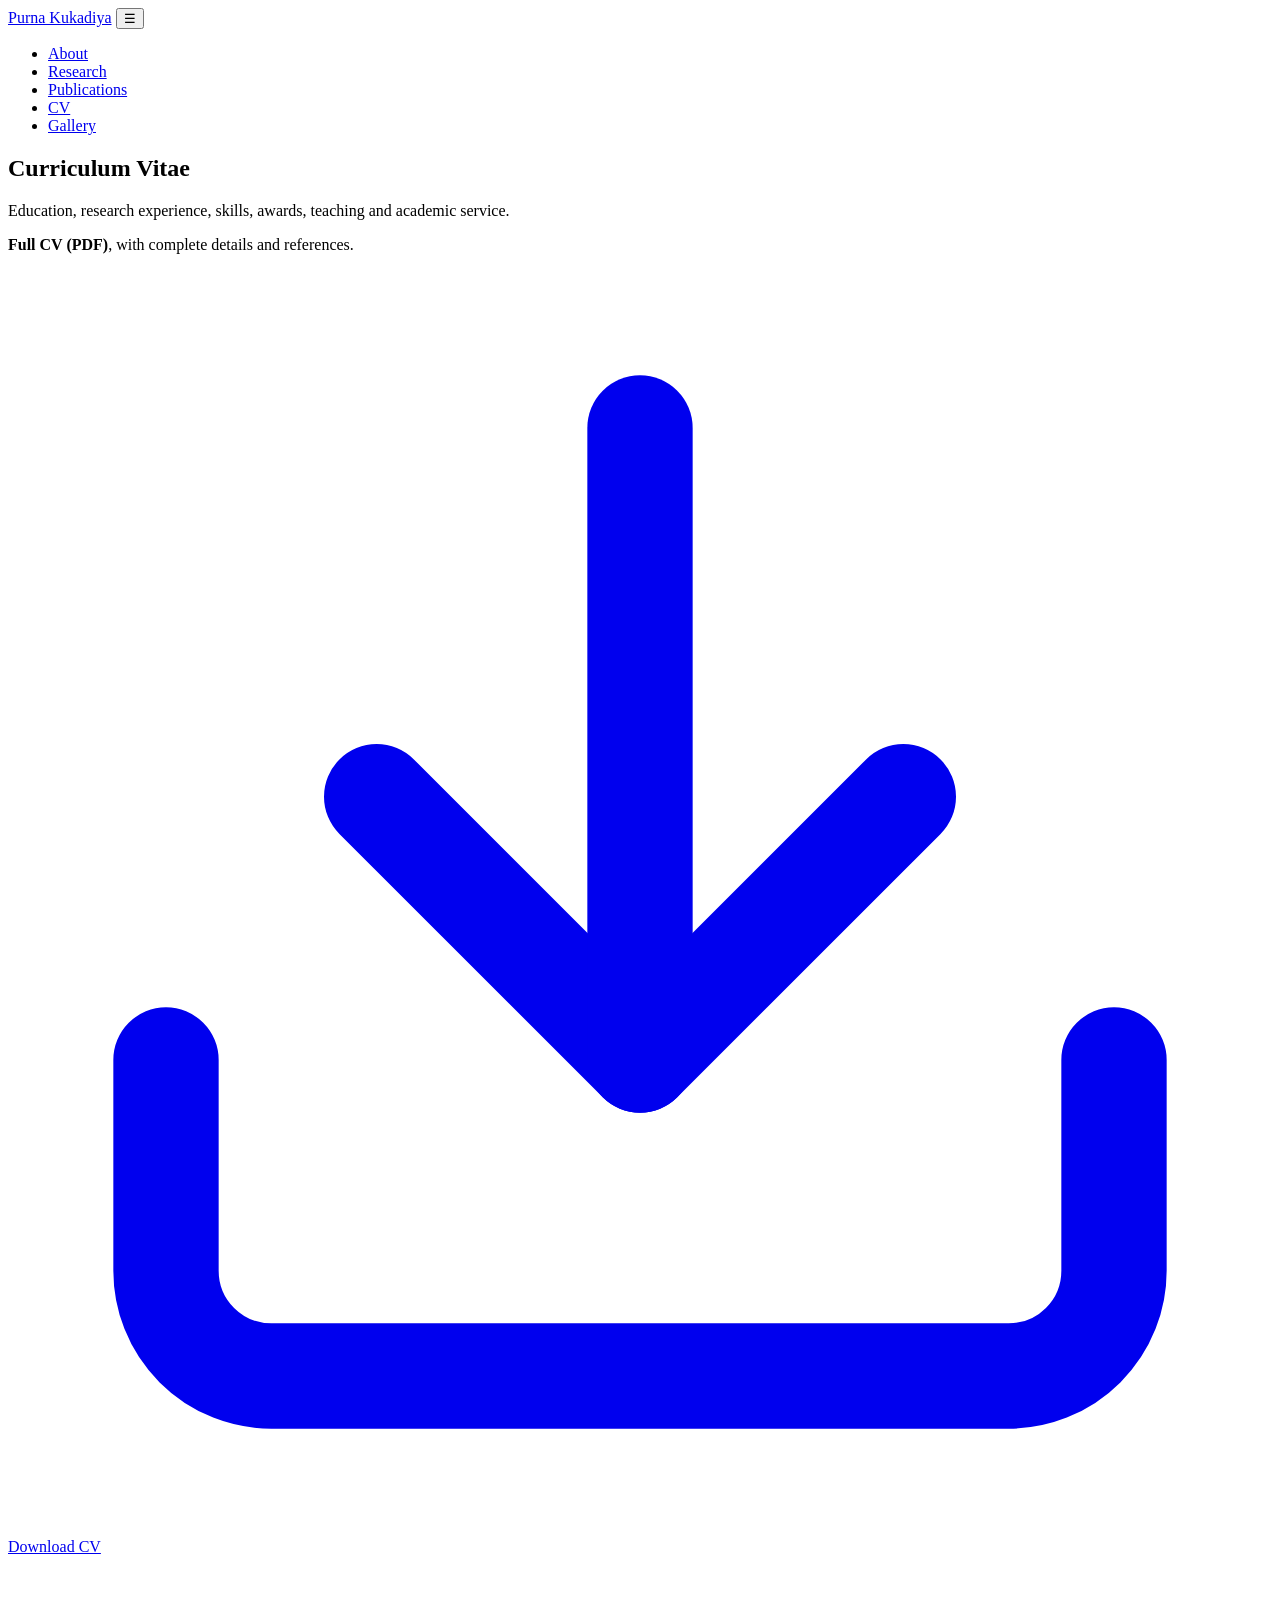
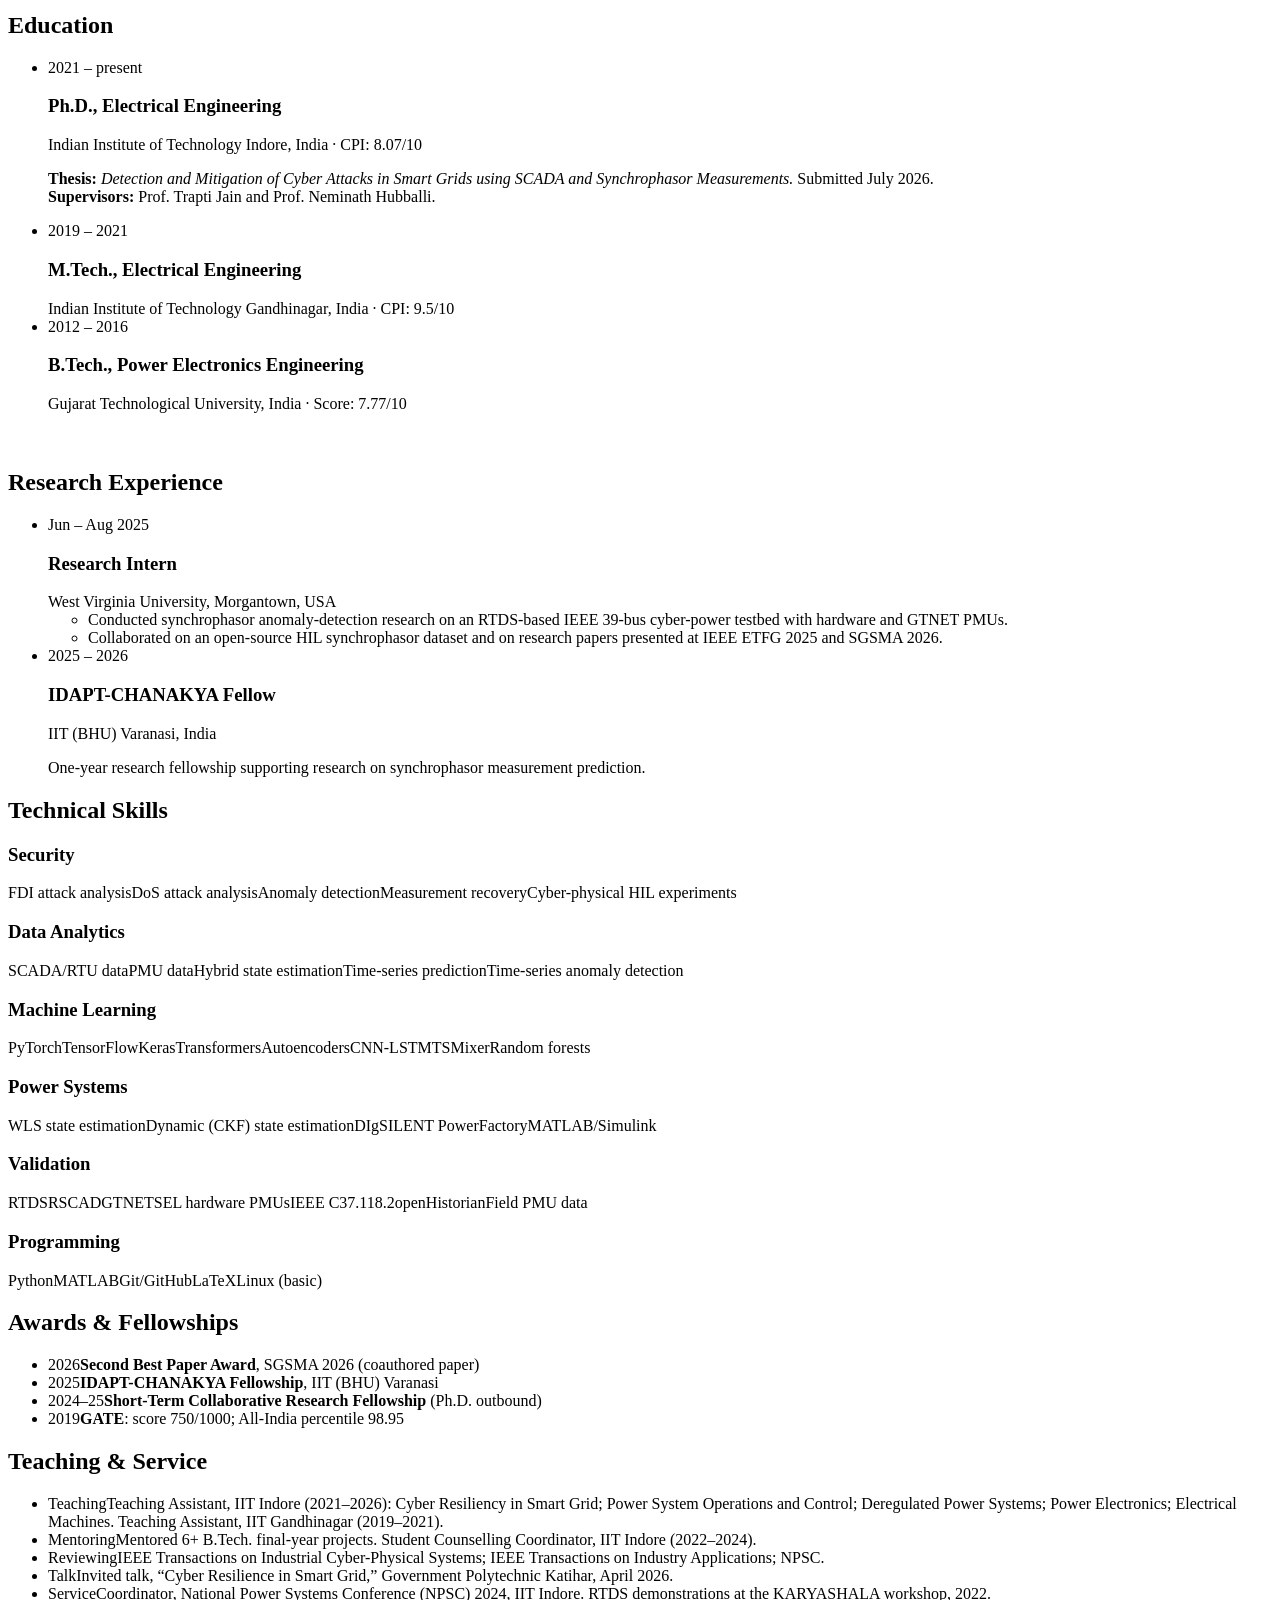
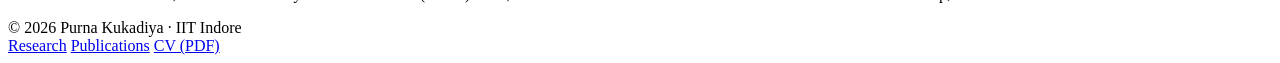
==== cv.html @ d35af377 "Add files via upload" ====
<!DOCTYPE html>
<html lang="en">
<head>
  <meta charset="UTF-8">
  <meta name="viewport" content="width=device-width, initial-scale=1.0">
  <title>CV | Purna Kukadiya</title>
  <meta name="description" content="Curriculum vitae of Purna Kukadiya: education, research experience, skills, awards, teaching and service.">
  <link rel="preconnect" href="https://fonts.googleapis.com">
  <link rel="preconnect" href="https://fonts.gstatic.com" crossorigin>
  <link href="https://fonts.googleapis.com/css2?family=Inter:wght@400;500;600;700&family=Source+Serif+4:wght@400;600&display=swap" rel="stylesheet">
  <link rel="stylesheet" href="css/style.css">
</head>
<body>

<header class="site-header">
  <div class="container nav-bar">
    <a class="brand" href="index.html">Purna Kukadiya</a>
    <button class="nav-toggle" aria-label="Open menu" aria-expanded="false">&#9776;</button>
    <ul class="nav-links">
      <li><a href="index.html">About</a></li>
      <li><a href="research.html">Research</a></li>
      <li><a href="publications.html">Publications</a></li>
      <li><a href="cv.html" class="active">CV</a></li>
      <li><a href="gallery.html">Gallery</a></li>
    </ul>
  </div>
</header>

<main>

  <section class="page-header">
    <div class="container">
      <h1>Curriculum Vitae</h1>
      <p>Education, research experience, skills, awards, teaching and academic service.</p>
    </div>
  </section>

  <section class="section">
    <div class="container">
      <div class="cta-box">
        <p><strong>Full CV (PDF)</strong>, with complete details and references.</p>
        <a class="btn btn-primary" href="files/Purna_Kukadiya_CV.pdf" target="_blank" rel="noopener">
          <svg viewBox="0 0 24 24" fill="none" stroke="currentColor" stroke-width="2" stroke-linecap="round" stroke-linejoin="round"><path d="M21 15v4a2 2 0 0 1-2 2H5a2 2 0 0 1-2-2v-4"/><polyline points="7 10 12 15 17 10"/><line x1="12" y1="15" x2="12" y2="3"/></svg>
          Download CV
        </a>
      </div>

      <!-- Education -->
      <h2 class="section-title" style="margin-top:56px">Education</h2>
      <ul class="timeline">
        <li>
          <div class="when">2021 &ndash; present</div>
          <div>
            <h3>Ph.D., Electrical Engineering</h3>
            <div class="where">Indian Institute of Technology Indore, India &middot; CPI: 8.07/10</div>
            <p><strong>Thesis:</strong> <em>Detection and Mitigation of Cyber Attacks in Smart Grids using SCADA and
              Synchrophasor Measurements.</em> Submitted July 2026.<br>
              <strong>Supervisors:</strong> Prof. Trapti Jain and Prof. Neminath Hubballi.</p>
          </div>
        </li>
        <li>
          <div class="when">2019 &ndash; 2021</div>
          <div>
            <h3>M.Tech., Electrical Engineering</h3>
            <div class="where">Indian Institute of Technology Gandhinagar, India &middot; CPI: 9.5/10</div>
          </div>
        </li>
        <li>
          <div class="when">2012 &ndash; 2016</div>
          <div>
            <h3>B.Tech., Power Electronics Engineering</h3>
            <div class="where">Gujarat Technological University, India &middot; Score: 7.77/10</div>
          </div>
        </li>
      </ul>

      <!-- Experience -->
      <h2 class="section-title" style="margin-top:56px">Research Experience</h2>
      <ul class="timeline">
        <li>
          <div class="when">Jun &ndash; Aug 2025</div>
          <div>
            <h3>Research Intern</h3>
            <div class="where">West Virginia University, Morgantown, USA</div>
            <ul>
              <li>Conducted synchrophasor anomaly-detection research on an RTDS-based IEEE 39-bus cyber-power testbed with hardware and GTNET PMUs.</li>
              <li>Collaborated on an open-source HIL synchrophasor dataset and on research papers presented at IEEE ETFG 2025 and SGSMA 2026.</li>
            </ul>
          </div>
        </li>
        <li>
          <div class="when">2025 &ndash; 2026</div>
          <div>
            <h3>IDAPT-CHANAKYA Fellow</h3>
            <div class="where">IIT (BHU) Varanasi, India</div>
            <p>One-year research fellowship supporting research on synchrophasor measurement prediction.</p>
          </div>
        </li>
      </ul>
    </div>
  </section>

  <!-- Skills -->
  <section class="section section-alt">
    <div class="container">
      <h2 class="section-title">Technical Skills</h2>
      <div class="skill-grid">
        <div class="card skill-card">
          <h3>Security</h3>
          <div class="chips"><span class="chip">FDI attack analysis</span><span class="chip">DoS attack analysis</span><span class="chip">Anomaly detection</span><span class="chip">Measurement recovery</span><span class="chip">Cyber-physical HIL experiments</span></div>
        </div>
        <div class="card skill-card">
          <h3>Data Analytics</h3>
          <div class="chips"><span class="chip">SCADA/RTU data</span><span class="chip">PMU data</span><span class="chip">Hybrid state estimation</span><span class="chip">Time-series prediction</span><span class="chip">Time-series anomaly detection</span></div>
        </div>
        <div class="card skill-card">
          <h3>Machine Learning</h3>
          <div class="chips"><span class="chip">PyTorch</span><span class="chip">TensorFlow</span><span class="chip">Keras</span><span class="chip">Transformers</span><span class="chip">Autoencoders</span><span class="chip">CNN-LSTM</span><span class="chip">TSMixer</span><span class="chip">Random forests</span></div>
        </div>
        <div class="card skill-card">
          <h3>Power Systems</h3>
          <div class="chips"><span class="chip">WLS state estimation</span><span class="chip">Dynamic (CKF) state estimation</span><span class="chip">DIgSILENT PowerFactory</span><span class="chip">MATLAB/Simulink</span></div>
        </div>
        <div class="card skill-card">
          <h3>Validation</h3>
          <div class="chips"><span class="chip">RTDS</span><span class="chip">RSCAD</span><span class="chip">GTNET</span><span class="chip">SEL hardware PMUs</span><span class="chip">IEEE C37.118.2</span><span class="chip">openHistorian</span><span class="chip">Field PMU data</span></div>
        </div>
        <div class="card skill-card">
          <h3>Programming</h3>
          <div class="chips"><span class="chip">Python</span><span class="chip">MATLAB</span><span class="chip">Git/GitHub</span><span class="chip">LaTeX</span><span class="chip">Linux (basic)</span></div>
        </div>
      </div>
    </div>
  </section>

  <section class="section">
    <div class="container split">
      <!-- Awards -->
      <div>
        <h2 class="section-title">Awards &amp; Fellowships</h2>
        <ul class="news">
          <li><span class="date">2026</span><span><strong>Second Best Paper Award</strong>, SGSMA 2026 (coauthored paper)</span></li>
          <li><span class="date">2025</span><span><strong>IDAPT-CHANAKYA Fellowship</strong>, IIT (BHU) Varanasi</span></li>
          <li><span class="date">2024&ndash;25</span><span><strong>Short-Term Collaborative Research Fellowship</strong> (Ph.D. outbound)</span></li>
          <li><span class="date">2019</span><span><strong>GATE</strong>: score 750/1000; All-India percentile 98.95</span></li>
        </ul>
      </div>

      <!-- Teaching & Service -->
      <div>
        <h2 class="section-title">Teaching &amp; Service</h2>
        <ul class="news">
          <li><span class="date">Teaching</span><span>Teaching Assistant, IIT Indore (2021&ndash;2026): Cyber Resiliency in Smart Grid; Power System Operations and Control; Deregulated Power Systems; Power Electronics; Electrical Machines. Teaching Assistant, IIT Gandhinagar (2019&ndash;2021).</span></li>
          <li><span class="date">Mentoring</span><span>Mentored 6+ B.Tech. final-year projects. Student Counselling Coordinator, IIT Indore (2022&ndash;2024).</span></li>
          <li><span class="date">Reviewing</span><span>IEEE Transactions on Industrial Cyber-Physical Systems; IEEE Transactions on Industry Applications; NPSC.</span></li>
          <li><span class="date">Talk</span><span>Invited talk, &ldquo;Cyber Resilience in Smart Grid,&rdquo; Government Polytechnic Katihar, April 2026.</span></li>
          <li><span class="date">Service</span><span>Coordinator, National Power Systems Conference (NPSC) 2024, IIT Indore. RTDS demonstrations at the KARYASHALA workshop, 2022.</span></li>
        </ul>
      </div>
    </div>
  </section>

</main>

<footer class="site-footer">
  <div class="container footer-row">
    <span>&copy; <span id="year">2026</span> Purna Kukadiya &middot; IIT Indore</span>
    <div class="footer-links">
      <a href="research.html">Research</a>
      <a href="publications.html">Publications</a>
      <a href="files/Purna_Kukadiya_CV.pdf" target="_blank" rel="noopener">CV (PDF)</a>
    </div>
  </div>
</footer>

<script src="js/main.js"></script>
</body>
</html>
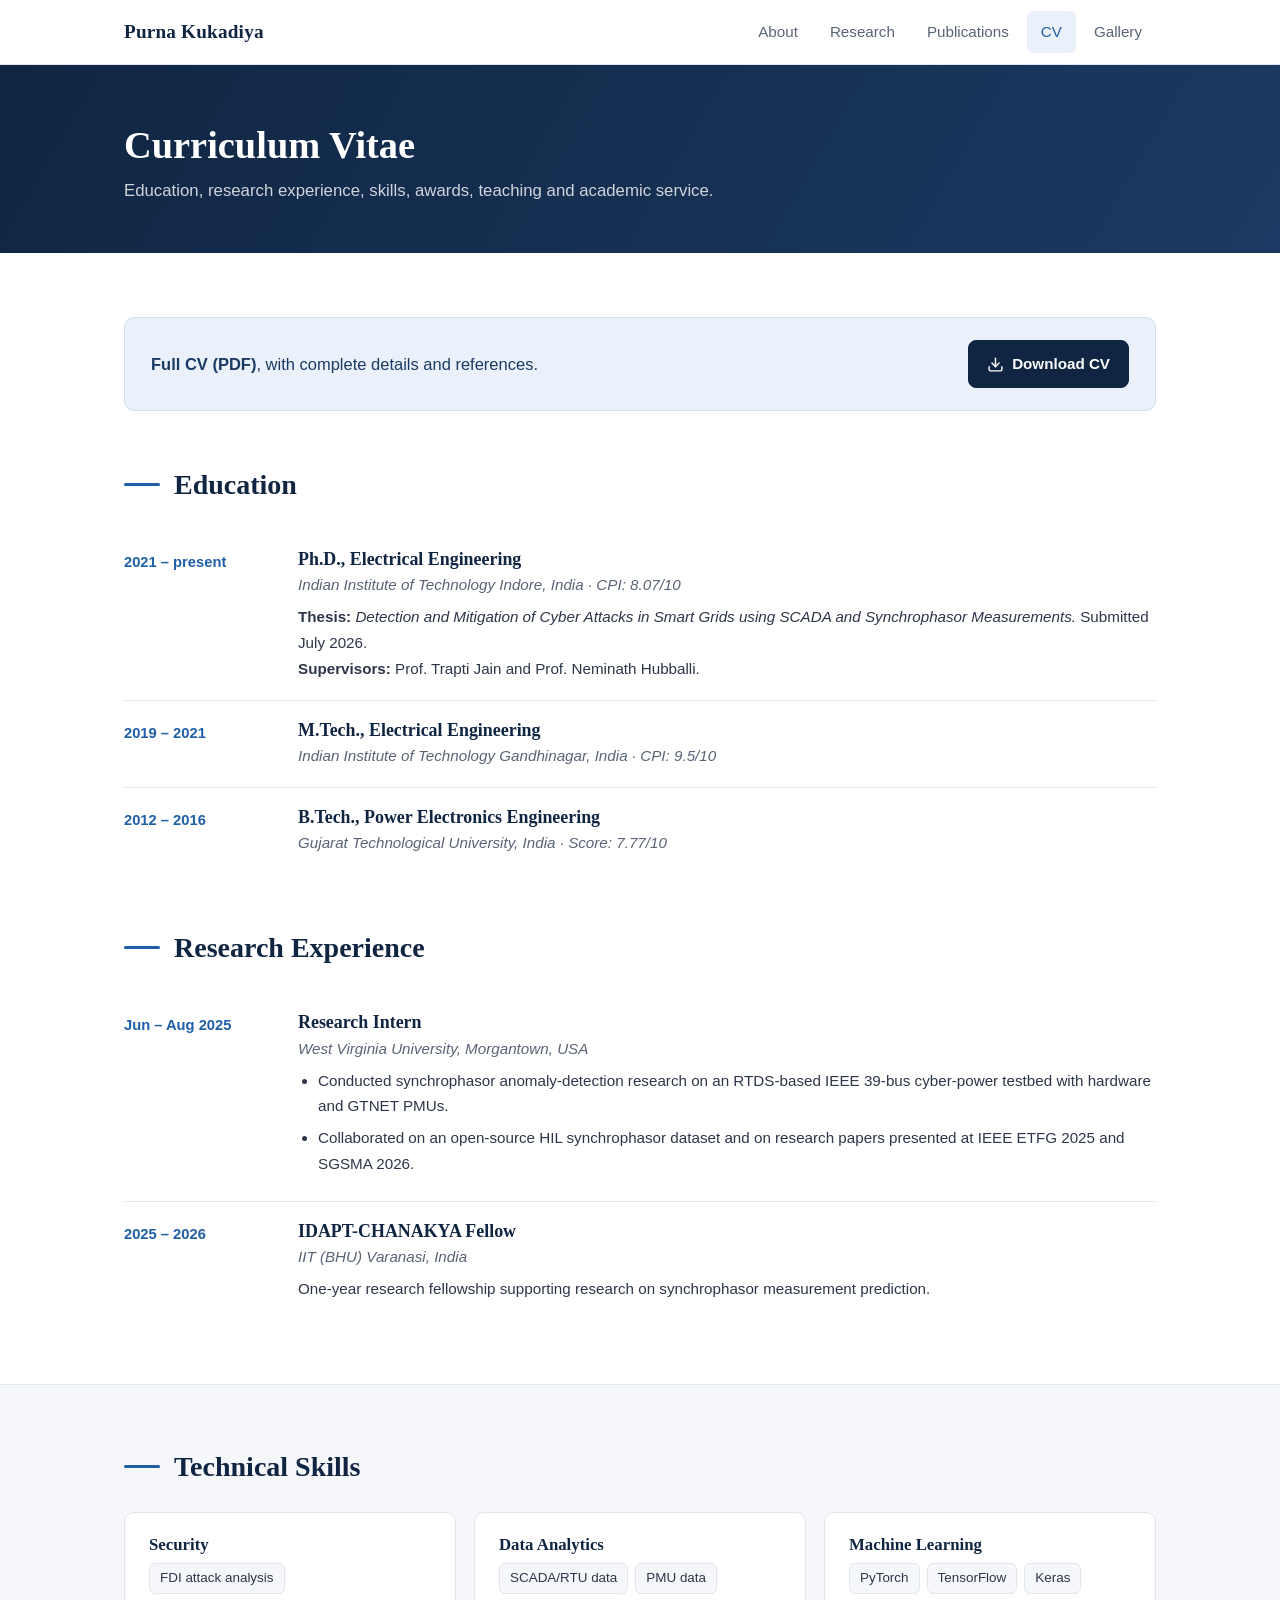
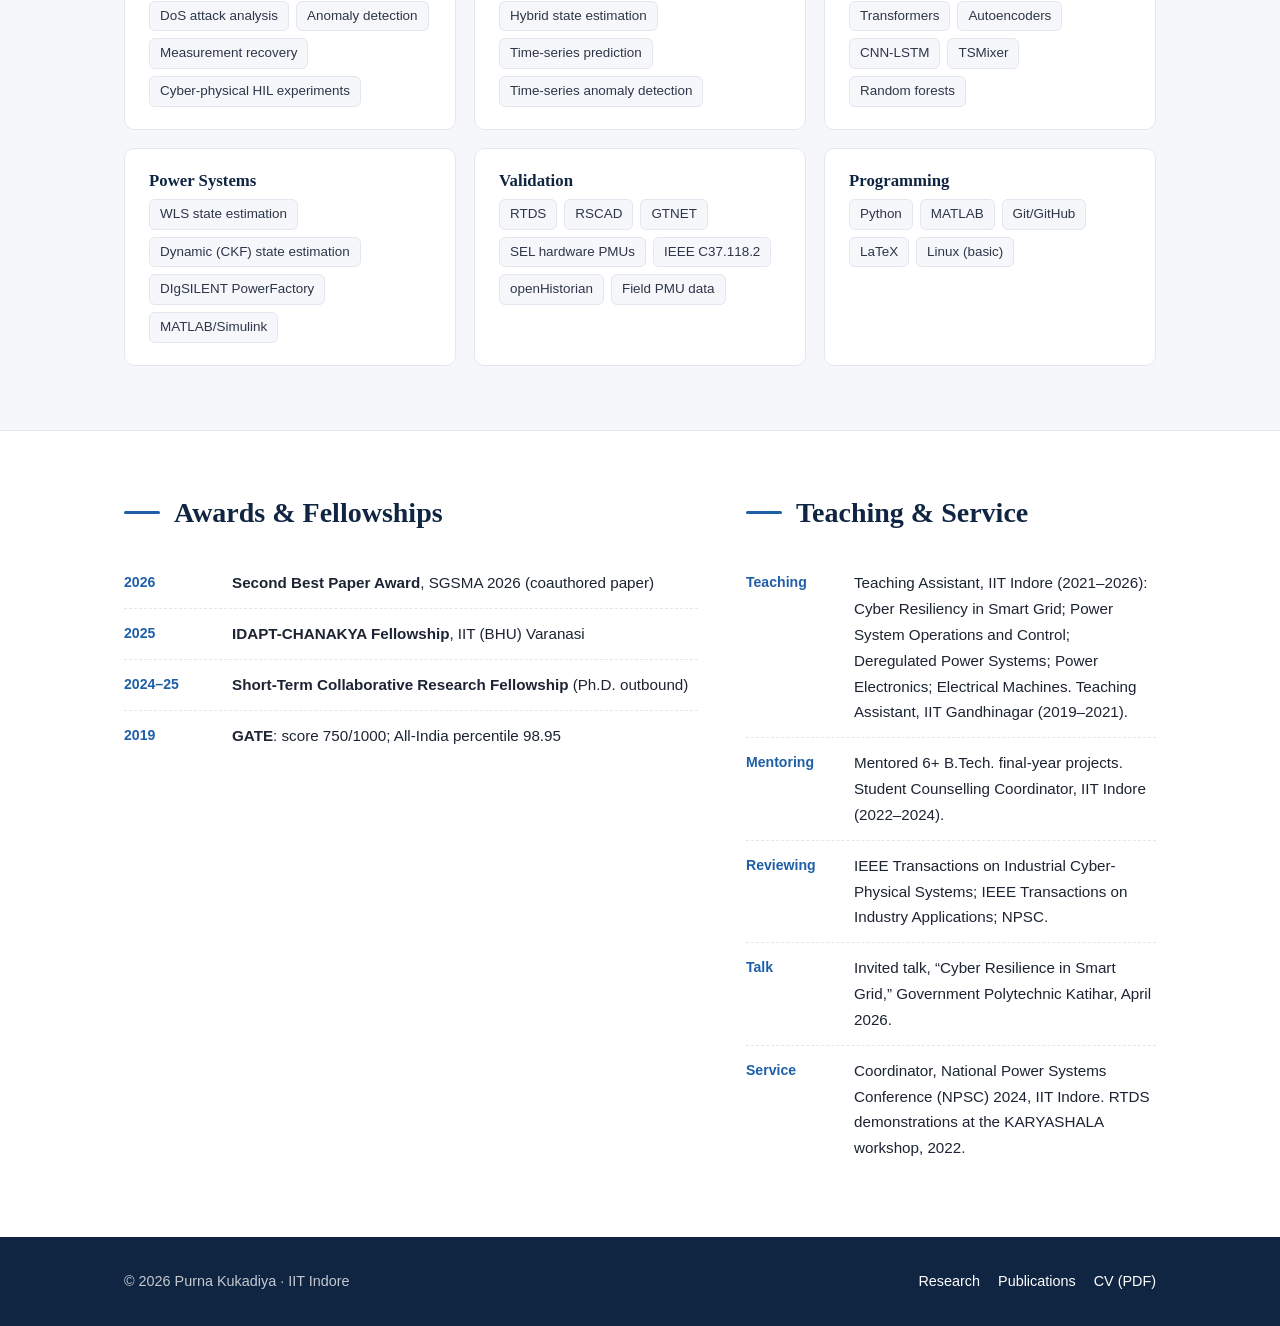
==== commit 683a65df: "Add files via upload" ====
--- a/cv.html
+++ b/cv.html
@@ -8,7 +8,7 @@
   <link rel="preconnect" href="https://fonts.googleapis.com">
   <link rel="preconnect" href="https://fonts.gstatic.com" crossorigin>
   <link href="https://fonts.googleapis.com/css2?family=Inter:wght@400;500;600;700&family=Source+Serif+4:wght@400;600&display=swap" rel="stylesheet">
-  <link rel="stylesheet" href="css/style.css">
+  <link rel="stylesheet" href="style.css">
 </head>
 <body>
 
@@ -39,7 +39,7 @@
     <div class="container">
       <div class="cta-box">
         <p><strong>Full CV (PDF)</strong>, with complete details and references.</p>
-        <a class="btn btn-primary" href="files/Purna_Kukadiya_CV.pdf" target="_blank" rel="noopener">
+        <a class="btn btn-primary" href="Purna_Kukadiya_CV.pdf" target="_blank" rel="noopener">
           <svg viewBox="0 0 24 24" fill="none" stroke="currentColor" stroke-width="2" stroke-linecap="round" stroke-linejoin="round"><path d="M21 15v4a2 2 0 0 1-2 2H5a2 2 0 0 1-2-2v-4"/><polyline points="7 10 12 15 17 10"/><line x1="12" y1="15" x2="12" y2="3"/></svg>
           Download CV
         </a>
@@ -168,11 +168,11 @@
     <div class="footer-links">
       <a href="research.html">Research</a>
       <a href="publications.html">Publications</a>
-      <a href="files/Purna_Kukadiya_CV.pdf" target="_blank" rel="noopener">CV (PDF)</a>
+      <a href="Purna_Kukadiya_CV.pdf" target="_blank" rel="noopener">CV (PDF)</a>
     </div>
   </div>
 </footer>
 
-<script src="js/main.js"></script>
+<script src="main.js"></script>
 </body>
 </html>
--- a/style.css
+++ b/style.css
@@ -0,0 +1,603 @@
+/* ==========================================================
+   Purna Kukadiya — Academic Website
+   ========================================================== */
+
+:root {
+  --navy: #102542;
+  --navy-2: #1b3a63;
+  --accent: #1f5fa8;
+  --accent-soft: #eaf1fa;
+  --gold: #b8862b;
+  --text: #1c2433;
+  --muted: #5a6476;
+  --border: #e2e7ef;
+  --bg: #ffffff;
+  --bg-alt: #f5f7fb;
+  --radius: 10px;
+  --shadow: 0 1px 2px rgba(16, 37, 66, .06), 0 4px 16px rgba(16, 37, 66, .06);
+  --serif: "Source Serif 4", Georgia, "Times New Roman", serif;
+  --sans: "Inter", -apple-system, "Segoe UI", Roboto, Helvetica, Arial, sans-serif;
+  --max: 1080px;
+}
+
+*, *::before, *::after { box-sizing: border-box; }
+
+html { scroll-behavior: smooth; }
+
+body {
+  margin: 0;
+  font-family: var(--sans);
+  font-size: 16.5px;
+  line-height: 1.7;
+  color: var(--text);
+  background: var(--bg);
+  -webkit-font-smoothing: antialiased;
+}
+
+img { max-width: 100%; display: block; }
+
+a { color: var(--accent); text-decoration: none; }
+a:hover { text-decoration: underline; }
+
+h1, h2, h3, h4 {
+  font-family: var(--serif);
+  color: var(--navy);
+  line-height: 1.25;
+  margin: 0 0 .5em;
+  font-weight: 600;
+}
+
+p { margin: 0 0 1em; }
+
+.container { max-width: var(--max); margin: 0 auto; padding: 0 24px; }
+
+/* ---------- Header / navigation ---------- */
+
+.site-header {
+  position: sticky;
+  top: 0;
+  z-index: 50;
+  background: rgba(255, 255, 255, .95);
+  backdrop-filter: saturate(180%) blur(8px);
+  border-bottom: 1px solid var(--border);
+}
+
+.nav-bar {
+  display: flex;
+  align-items: center;
+  justify-content: space-between;
+  height: 64px;
+}
+
+.brand {
+  font-family: var(--serif);
+  font-size: 1.2rem;
+  font-weight: 600;
+  color: var(--navy);
+  letter-spacing: .01em;
+}
+.brand:hover { text-decoration: none; }
+
+.nav-links { display: flex; gap: 4px; list-style: none; margin: 0; padding: 0; }
+
+.nav-links a {
+  display: block;
+  padding: 8px 14px;
+  border-radius: 6px;
+  font-size: .95rem;
+  font-weight: 500;
+  color: var(--muted);
+}
+.nav-links a:hover { color: var(--navy); background: var(--bg-alt); text-decoration: none; }
+.nav-links a.active { color: var(--accent); background: var(--accent-soft); }
+
+.nav-toggle {
+  display: none;
+  background: none;
+  border: 1px solid var(--border);
+  border-radius: 6px;
+  padding: 6px 10px;
+  cursor: pointer;
+  color: var(--navy);
+  font-size: 1.1rem;
+  line-height: 1;
+}
+
+@media (max-width: 760px) {
+  .nav-toggle { display: block; }
+  .nav-links {
+    display: none;
+    position: absolute;
+    top: 64px; left: 0; right: 0;
+    flex-direction: column;
+    background: #fff;
+    border-bottom: 1px solid var(--border);
+    padding: 8px 16px 16px;
+  }
+  .nav-links.open { display: flex; }
+}
+
+/* ---------- Hero (home page) ---------- */
+
+.hero {
+  background:
+    radial-gradient(1200px 400px at 85% -10%, rgba(31, 95, 168, .10), transparent 60%),
+    linear-gradient(180deg, var(--bg-alt), #fff);
+  border-bottom: 1px solid var(--border);
+  padding: 72px 0 64px;
+}
+
+.hero-grid {
+  display: grid;
+  grid-template-columns: 220px 1fr;
+  gap: 48px;
+  align-items: center;
+}
+
+.avatar {
+  position: relative;
+  width: 220px;
+  height: 220px;
+  border-radius: 50%;
+  background: linear-gradient(135deg, var(--navy), var(--accent));
+  color: #fff;
+  display: grid;
+  place-items: center;
+  font-family: var(--serif);
+  font-size: 4rem;
+  letter-spacing: .04em;
+  box-shadow: var(--shadow);
+  overflow: hidden;
+  border: 5px solid #fff;
+}
+.avatar img {
+  position: absolute; inset: 0;
+  width: 100%; height: 100%;
+  object-fit: cover;
+  object-position: center 30%;
+}
+
+.eyebrow {
+  font-size: .82rem;
+  font-weight: 600;
+  letter-spacing: .12em;
+  text-transform: uppercase;
+  color: var(--accent);
+  margin-bottom: 10px;
+}
+
+.hero h1 { font-size: 3rem; margin-bottom: .25em; }
+
+.hero .lead { font-size: 1.12rem; color: #39445a; max-width: 680px; }
+
+.tagline {
+  font-family: var(--serif);
+  font-size: 1.2rem;
+  font-style: italic;
+  color: var(--navy-2);
+  margin: 0 0 20px;
+}
+
+.hero-block { margin-bottom: 16px; }
+.hero-label {
+  font-size: .76rem;
+  font-weight: 700;
+  letter-spacing: .1em;
+  text-transform: uppercase;
+  color: var(--muted);
+  margin-bottom: 8px;
+}
+.chip-accent {
+  background: var(--accent-soft);
+  border-color: #cfdef2;
+  color: var(--navy-2);
+  font-weight: 500;
+}
+.hero .chip { background: #fff; }
+.hero .chip-accent { background: var(--accent-soft); border-color: #cfdef2; }
+.hero .status { margin-top: 8px; }
+
+@media (max-width: 760px) {
+  .hero .chips { justify-content: center; }
+}
+
+.status {
+  display: inline-flex;
+  align-items: center;
+  gap: 8px;
+  font-size: .9rem;
+  color: var(--navy-2);
+  background: #fff;
+  border: 1px solid var(--border);
+  border-radius: 999px;
+  padding: 5px 14px;
+  margin: 4px 0 22px;
+}
+.status::before {
+  content: "";
+  width: 8px; height: 8px;
+  border-radius: 50%;
+  background: #2e9e5b;
+}
+
+.btn-row { display: flex; flex-wrap: wrap; gap: 10px; }
+
+.btn {
+  display: inline-flex;
+  align-items: center;
+  gap: 8px;
+  padding: 10px 18px;
+  border-radius: 8px;
+  font-size: .95rem;
+  font-weight: 600;
+  border: 1px solid var(--border);
+  background: #fff;
+  color: var(--navy);
+  transition: all .15s ease;
+}
+.btn:hover { text-decoration: none; border-color: var(--accent); color: var(--accent); }
+.btn-primary { background: var(--navy); border-color: var(--navy); color: #fff; }
+.btn-primary:hover { background: var(--accent); border-color: var(--accent); color: #fff; }
+.btn svg { width: 17px; height: 17px; flex-shrink: 0; }
+
+@media (max-width: 760px) {
+  .hero { padding: 48px 0; }
+  .hero-grid { grid-template-columns: 1fr; gap: 28px; text-align: center; }
+  .avatar { width: 160px; height: 160px; font-size: 3rem; margin: 0 auto; }
+  .hero h1 { font-size: 2.2rem; }
+  .hero .lead { margin-left: auto; margin-right: auto; }
+  .btn-row { justify-content: center; }
+}
+
+/* ---------- Page header (inner pages) ---------- */
+
+.page-header {
+  background: linear-gradient(120deg, var(--navy), var(--navy-2));
+  color: #fff;
+  padding: 56px 0 48px;
+}
+.page-header h1 { color: #fff; font-size: 2.4rem; margin-bottom: .2em; }
+.page-header p { color: rgba(255, 255, 255, .8); max-width: 720px; margin: 0; font-size: 1.05rem; }
+
+/* ---------- Sections ---------- */
+
+.section { padding: 64px 0; }
+.section-alt { background: var(--bg-alt); border-top: 1px solid var(--border); border-bottom: 1px solid var(--border); }
+
+.section-title {
+  font-size: 1.75rem;
+  display: flex;
+  align-items: center;
+  gap: 14px;
+  margin-bottom: 28px;
+}
+.section-title::before {
+  content: "";
+  width: 36px;
+  height: 3px;
+  background: var(--accent);
+  border-radius: 2px;
+}
+
+.subhead {
+  font-family: var(--sans);
+  font-size: .85rem;
+  font-weight: 700;
+  letter-spacing: .1em;
+  text-transform: uppercase;
+  color: var(--muted);
+  margin: 36px 0 16px;
+}
+.subhead:first-of-type { margin-top: 0; }
+
+.prose { max-width: 780px; }
+.prose p { color: #2d3648; }
+
+/* Justified paragraphs on the home page */
+.hero .lead,
+.prose p {
+  text-align: justify;
+  text-justify: inter-word;
+  hyphens: auto;
+  -webkit-hyphens: auto;
+}
+
+/* ---------- Stats ---------- */
+
+.stats {
+  display: grid;
+  grid-template-columns: repeat(4, 1fr);
+  gap: 16px;
+  margin-top: 8px;
+}
+.stat {
+  background: #fff;
+  border: 1px solid var(--border);
+  border-radius: var(--radius);
+  padding: 20px;
+}
+.stat-num { font-family: var(--serif); font-size: 2rem; font-weight: 600; color: var(--navy); line-height: 1.1; }
+.stat-label { font-size: .9rem; color: var(--muted); margin-top: 6px; line-height: 1.45; }
+
+@media (max-width: 860px) { .stats { grid-template-columns: repeat(2, 1fr); } }
+
+/* ---------- Cards ---------- */
+
+.card-grid { display: grid; grid-template-columns: repeat(auto-fill, minmax(300px, 1fr)); gap: 18px; }
+
+.card {
+  background: #fff;
+  border: 1px solid var(--border);
+  border-radius: var(--radius);
+  padding: 22px 24px;
+  transition: box-shadow .2s ease, border-color .2s ease;
+}
+.card:hover { box-shadow: var(--shadow); border-color: #cfd8e6; }
+.card h3 { font-size: 1.12rem; margin-bottom: .4em; }
+.card p { font-size: .95rem; color: var(--muted); margin: 0; }
+
+.card-num {
+  font-family: var(--serif);
+  color: var(--accent);
+  font-weight: 600;
+  font-size: .95rem;
+  margin-bottom: 6px;
+}
+
+/* ---------- Two-column layout ---------- */
+
+.split { display: grid; grid-template-columns: 1.4fr 1fr; gap: 48px; }
+@media (max-width: 860px) { .split { grid-template-columns: 1fr; gap: 32px; } }
+
+/* ---------- News list ---------- */
+
+.news { list-style: none; margin: 0; padding: 0; }
+.news li {
+  display: grid;
+  grid-template-columns: 92px 1fr;
+  gap: 16px;
+  padding: 12px 0;
+  border-bottom: 1px dashed var(--border);
+  font-size: .95rem;
+}
+.news li:last-child { border-bottom: none; }
+.news .date { font-weight: 600; color: var(--accent); font-size: .88rem; padding-top: 1px; }
+
+/* ---------- Contact ---------- */
+
+.contact-list { list-style: none; padding: 0; margin: 0; }
+.contact-list li { display: flex; gap: 14px; padding: 10px 0; align-items: flex-start; }
+.contact-list svg { width: 20px; height: 20px; color: var(--accent); flex-shrink: 0; margin-top: 4px; }
+.contact-list .label { font-size: .8rem; text-transform: uppercase; letter-spacing: .08em; color: var(--muted); font-weight: 600; }
+
+/* ---------- Research contributions ---------- */
+
+.project {
+  background: #fff;
+  border: 1px solid var(--border);
+  border-left: 4px solid var(--accent);
+  border-radius: var(--radius);
+  padding: 28px 30px;
+  margin-bottom: 22px;
+}
+.project h3 { font-size: 1.3rem; }
+.project ul { margin: 0 0 14px; padding-left: 20px; }
+.project li { margin-bottom: 6px; color: #2d3648; }
+
+.tags { display: flex; flex-wrap: wrap; gap: 8px; margin: 4px 0 16px; }
+.tag {
+  font-size: .78rem;
+  font-weight: 600;
+  color: var(--navy-2);
+  background: var(--accent-soft);
+  border-radius: 999px;
+  padding: 3px 11px;
+}
+
+.project-meta {
+  font-size: .9rem;
+  color: var(--muted);
+  border-top: 1px solid var(--border);
+  padding-top: 12px;
+}
+.project-meta strong { color: var(--navy); }
+
+.metric-row { display: flex; flex-wrap: wrap; gap: 12px; margin: 4px 0 16px; }
+.metric {
+  border: 1px solid var(--border);
+  border-radius: 8px;
+  padding: 8px 14px;
+  background: var(--bg-alt);
+}
+.metric b { font-family: var(--serif); font-size: 1.15rem; color: var(--navy); display: block; line-height: 1.2; }
+.metric span { font-size: .78rem; color: var(--muted); }
+
+/* ---------- Publications ---------- */
+
+.pub-list { list-style: none; padding: 0; margin: 0; }
+.pub {
+  display: grid;
+  grid-template-columns: 52px 1fr;
+  gap: 16px;
+  padding: 20px 0;
+  border-bottom: 1px solid var(--border);
+}
+.pub:last-child { border-bottom: none; }
+.pub-id {
+  font-family: var(--serif);
+  font-weight: 600;
+  color: var(--accent);
+  background: var(--accent-soft);
+  border-radius: 8px;
+  height: 36px;
+  display: grid;
+  place-items: center;
+  font-size: .92rem;
+}
+.pub-title { font-family: var(--serif); font-size: 1.1rem; font-weight: 600; color: var(--navy); line-height: 1.4; margin-bottom: 4px; }
+.pub-authors { font-size: .93rem; color: #3a4457; }
+.pub-authors b { color: var(--navy); }
+.pub-venue { font-size: .93rem; color: var(--muted); font-style: italic; }
+.pub-links { display: flex; flex-wrap: wrap; gap: 8px; margin-top: 10px; align-items: center; }
+.pub-link {
+  font-size: .8rem;
+  font-weight: 600;
+  border: 1px solid var(--border);
+  border-radius: 6px;
+  padding: 3px 10px;
+  color: var(--navy-2);
+}
+.pub-link:hover { border-color: var(--accent); color: var(--accent); text-decoration: none; }
+
+.badge-award {
+  font-size: .78rem;
+  font-weight: 700;
+  color: #7a5713;
+  background: #fbf3e2;
+  border: 1px solid #efdcb2;
+  border-radius: 999px;
+  padding: 3px 11px;
+}
+
+/* ---------- Timeline (CV) ---------- */
+
+.timeline { list-style: none; padding: 0; margin: 0; }
+.timeline > li {
+  display: grid;
+  grid-template-columns: 150px 1fr;
+  gap: 24px;
+  padding: 18px 0;
+  border-bottom: 1px solid var(--border);
+}
+.timeline > li:last-child { border-bottom: none; }
+.timeline .when { font-weight: 600; color: var(--accent); font-size: .92rem; padding-top: 2px; }
+.timeline h3 { font-size: 1.12rem; margin-bottom: 2px; }
+.timeline .where { color: var(--muted); font-style: italic; font-size: .95rem; }
+.timeline p, .timeline ul { font-size: .95rem; color: #2d3648; margin: 6px 0 0; }
+.timeline ul { padding-left: 20px; list-style: disc; }
+.timeline ul li { margin-bottom: 6px; }
+
+@media (max-width: 640px) {
+  .timeline > li, .news li, .pub { grid-template-columns: 1fr; gap: 4px; }
+  .pub-id { width: 52px; }
+}
+
+.skill-grid { display: grid; grid-template-columns: repeat(auto-fill, minmax(300px, 1fr)); gap: 18px; }
+.skill-card h3 { font-size: 1.05rem; }
+.chips { display: flex; flex-wrap: wrap; gap: 7px; }
+.chip {
+  font-size: .84rem;
+  background: var(--bg-alt);
+  border: 1px solid var(--border);
+  border-radius: 6px;
+  padding: 3px 10px;
+  color: #2d3648;
+}
+
+.cta-box {
+  display: flex;
+  align-items: center;
+  justify-content: space-between;
+  gap: 24px;
+  flex-wrap: wrap;
+  background: var(--accent-soft);
+  border: 1px solid #cfdef2;
+  border-radius: var(--radius);
+  padding: 22px 26px;
+}
+.cta-box p { margin: 0; color: var(--navy-2); }
+
+/* ---------- Gallery ---------- */
+
+.gallery {
+  display: grid;
+  grid-template-columns: repeat(3, 1fr);
+  gap: 20px;
+  margin-bottom: 12px;
+}
+.g-item {
+  margin: 0;
+  background: #fff;
+  border: 1px solid var(--border);
+  border-radius: var(--radius);
+  overflow: hidden;
+  transition: box-shadow .2s ease, transform .2s ease;
+}
+.g-item:hover { box-shadow: var(--shadow); transform: translateY(-2px); }
+.g-item a { display: block; overflow: hidden; }
+.g-item img {
+  width: 100%;
+  aspect-ratio: 4 / 3;
+  object-fit: cover;
+  transition: transform .35s ease;
+}
+.g-item img.pos-top { object-position: center 20%; }
+.g-item:hover img { transform: scale(1.03); }
+.g-wide { grid-column: span 2; }
+.g-wide img { aspect-ratio: 16 / 9; }
+.g-full { grid-column: 1 / -1; }
+.g-full img { aspect-ratio: 21 / 9; }
+@media (max-width: 560px) { .g-full img { aspect-ratio: 4 / 3; } }
+.g-item figcaption {
+  padding: 12px 16px 14px;
+  font-size: .88rem;
+  color: var(--muted);
+  line-height: 1.5;
+}
+.g-item figcaption strong {
+  display: block;
+  color: var(--navy);
+  font-size: .92rem;
+  margin-bottom: 2px;
+}
+
+@media (max-width: 860px) {
+  .gallery { grid-template-columns: repeat(2, 1fr); }
+}
+@media (max-width: 560px) {
+  .gallery { grid-template-columns: 1fr; }
+  .g-wide { grid-column: span 1; }
+}
+
+/* Lightbox */
+.lightbox {
+  position: fixed;
+  inset: 0;
+  z-index: 100;
+  background: rgba(8, 18, 34, .92);
+  display: none;
+  align-items: center;
+  justify-content: center;
+  flex-direction: column;
+  padding: 24px;
+}
+.lightbox.open { display: flex; }
+.lightbox img {
+  max-width: 100%;
+  max-height: 82vh;
+  border-radius: 6px;
+  box-shadow: 0 10px 40px rgba(0, 0, 0, .4);
+}
+.lightbox p { color: rgba(255, 255, 255, .85); margin: 14px 0 0; text-align: center; max-width: 800px; font-size: .95rem; }
+.lightbox-close {
+  position: absolute;
+  top: 16px; right: 20px;
+  background: none;
+  border: none;
+  color: #fff;
+  font-size: 2.2rem;
+  line-height: 1;
+  cursor: pointer;
+}
+
+/* ---------- Footer ---------- */
+
+.site-footer {
+  background: var(--navy);
+  color: rgba(255, 255, 255, .75);
+  padding: 32px 0;
+  font-size: .9rem;
+}
+.footer-row { display: flex; justify-content: space-between; flex-wrap: wrap; gap: 12px; }
+.site-footer a { color: #fff; }
+.footer-links { display: flex; gap: 18px; flex-wrap: wrap; }
